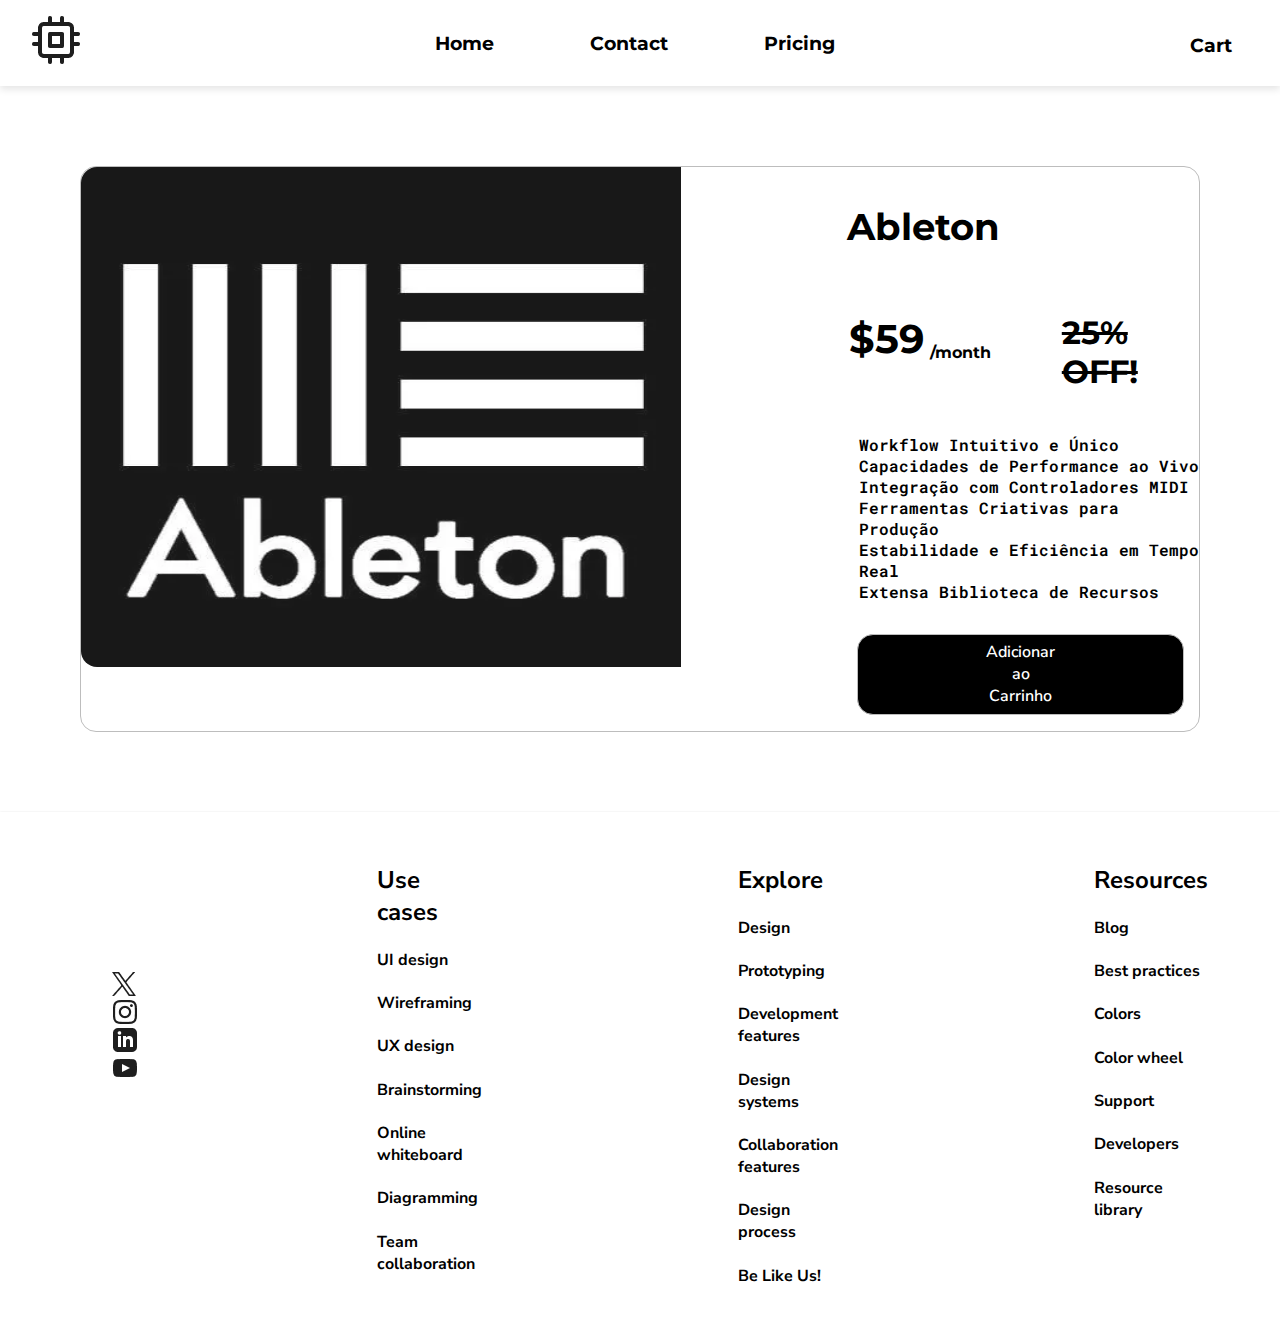
==== hero-ableton.html @ 56d75221 "Primeiro Commit" ====
<!DOCTYPE html>
<html lang="en">
<head>
    <meta charset="UTF-8">
    <meta name="viewport" content="width=device-width, initial-scale=1.0">
    <link rel="stylesheet" href="hero.css">
    <link rel="preconnect" href="https://fonts.googleapis.com">
    <link rel="preconnect" href="https://fonts.gstatic.com" crossorigin>
    <link href="https://fonts.googleapis.com/css2?family=Montserrat:ital,wght@0,100..900;1,100..900&family=Nunito+Sans:ital,opsz,wght@0,6..12,200..1000;1,6..12,200..1000&family=Roboto+Mono:ital,wght@0,100..700;1,100..700&display=swap" rel="stylesheet">
    <title>Triple Card</title>
</head>
<body>
    <header class="cabecalho">
        <div class="icon-header">
            <a href="index.html"><img src="./img/Cpu.png" alt=""></a>
        </div>

        <div class="titulos-header">
          <a href="index.html"><h3>Home</h3></a>
            <a href=""><h3>Contact</h3></a>
            <a href=""><h3>Pricing</h3></a>
        </div>

        <div class="registrar">
            <a href=""><h3>Cart</h3></a>
        </div>
    </header>


    <section class="produto">
          <div class="imagem-produto">
               <img src="./img/hero/0mrrqMFuHNV8tbPo02Fr1wQfJYNci7Rmf6gxQlk1LmYpVNT0R4uGHcA6QJ0SHW_xdj0B_0cerN3bG2Pz1P8MJQ.webp" style="opacity: 90%;" alt="">
          </div>
          <div class="card-info">
            <div class="titulo-card">
                <h3>Ableton</h3>
            </div>

            <div class="preco-card">
                <h1>$59</h1>
                <h4>/month</h4>
                    <div class="off"><h2>25% OFF!</h2></div>
            </div>

            <div class="itens-card">
                <ul>
                    <li>Workflow Intuitivo e Único</li>
                    <li>Capacidades de Performance ao Vivo</li>
                    <li>Integração com Controladores MIDI</li>
                    <li>Ferramentas Criativas para Produção</li>
                    <li>Estabilidade e Eficiência em Tempo Real</li>
                    <li>Extensa Biblioteca de Recursos</li>
                </ul>
            </div>

            <div class="btn-card">
                <button><a href="">Adicionar ao Carrinho</a></button>
            </div>
        </div>
          </div>
          
    </section>



    <footer class="rodape">
        <div class="icons-rodape">
            <a href="github.com/americanlucas"><img src="img/X Logo.png" alt=""></a>
            <a href="instagram.com/americanwrldd"><img src="img/Logo Instagram.png" alt=""></a>
            <a href="github.com/americanlucas"><img src="img/LinkedIn.png" alt=""></a>
            <a href="github.com/americanlucas"><img src="img/Logo YouTube.png" alt=""></a>
          </div>

        <div class="rodape-1">
            <h2>Use cases</h2>
            <a href="">
                <h4>UI design</h4>
                <h4>Wireframing</h4>
                <h4>UX design</h4>
                <h4>Brainstorming</h4>
                <h4>Online whiteboard</h4>
                <h4>Diagramming</h4>
                <h4>Team collaboration</h4>
            </a>
            
        </div>

        <div class="rodape-2">
            <h2>Explore</h2>
            <a href="">
                <h4>Design</h4>
                <h4>Prototyping</h4>
                <h4>Development features</h4>
                <h4>Design systems</h4>
                <h4>Collaboration features</h4>
                <h4>Design process</h4>
                <h4>Be Like Us!</h4>
            </a>

        </div>

        <div class="rodape-3">
            <h2>Resources</h2>
            <a href="">
                <h4>Blog</h4>
                <h4>Best practices</h4>
                <h4>Colors</h4>
                <h4>Color wheel</h4>
                <h4>Support</h4>
                <h4>Developers</h4>
                <h4>Resource library</h4>
            </a>
            
        </div>
    </footer>
</body>
</html>
---- hero.css ----
body {
    margin: 0%;
    padding: 0%;
    width: 100vw;
    height: 100vh;
    overflow-x: hidden;
}

/* 
HEADER
*/

header {
     display: flex;
     justify-content: space-between;
     
 }
 
 .cabecalho {
     box-shadow: 0px 3.5px 7px rgba(0, 0, 0, 0.1);
 }
 
 .icon-header {
     margin: 1rem 2rem;
 }
 
 .titulos-header {
     display: flex;
     margin: 0.8rem 0rem;
     font-family: "Montserrat", sans-serif;
 }
 
 .titulos-header a {
     padding: 0rem 3rem;
     text-decoration: none;
     color: black;
 }
 
 .titulos-header a:hover {
     color: rgb(185, 112, 90);
 }
 
 .registrar {
     text-decoration:none ;
     display: flex;
     align-items: center;
     margin: 0.8rem 3rem 0.5rem 2rem;
     font-family: "Montserrat", sans-serif;
 }
 
 .registrar h3 {
     margin: 0%;
 }
 
 .registrar a {
     text-decoration:none;
     color: black;
 }
 
 .registrar a:hover {
     color: rgb(185, 112, 90);
 }





/*HERO*/

.produto {
     display: flex;
     margin: 5rem;
     border: 0.5px solid #bdbdbd;
     border-radius: 1rem;
}

.imagem-produto img {
     width: 600px;
     height: 500px;
     border-radius: 1rem;
     border-top-right-radius: 0rem;
     border-bottom-right-radius: 0rem;
}

.card-info {
     padding: 0rem 0rem 0rem 10rem;
     display: flex;
     flex-direction: column;
     align-items: start;

}

.titulo-card  {
     display: flex;
     flex-direction: column;
     align-items: start;
     font-size: 2rem;
     padding: 0rem 0rem 0rem 0.4rem;
     font-family: "Montserrat", sans-serif;
 }
 
 .preco-card  {
     display: flex;
     flex-direction: row;
     padding: 0rem 0rem 0rem 0.5rem;
     font-family: "Montserrat", sans-serif;
 }
 
 .preco-card h1 {
     display: flex;
     flex-direction: column;
     font-size: 2.5rem;
 }
 
 .preco-card h4 {
     display: flex;
     flex-direction: column-reverse;
     justify-content: center;
     padding: 0.4rem;
 }
 
 .off {
     display: flex;
     flex-direction: row;
     justify-content: end;
     padding-left: 4rem;
     
 }
 
 .off h2 {
     display: flex;
     align-items: center;
     text-decoration: line-through;
     font-size: 2rem;
 }
 
 .itens-card ul {
     padding: 0rem 0rem 0rem 1.1rem;;
 }
 
 .itens-card li {
     list-style: none;
     font-family: "Roboto Mono", monospace; 
     font-weight: 600;
 }
 
 .btn-card {
     display: flex;
     flex-direction: column;
     align-items: center;
     padding: 1rem;
 }
 
 .btn-card a {
     background-color: black;
     border-radius: 1rem;
     text-decoration: none;
     color: #ffffff;
     font-family: "Nunito Sans", sans-serif;
     font-weight: 600;
     font-size: 1rem;
 }
 
 .btn-card button {
     padding: 0.4rem 8rem;
     color: #ffffff;
     background-color: black;
     border: 0.5px solid #bdbdbd;
     border-radius: 1rem;
 }
 
 .btn-card :hover {
     color: rgb(212, 195, 195);
 }





/*FOOTER*/

footer {
     box-shadow: 0px -0.5px 2px rgba(0, 0, 0, 0.1); 
 }
 
 .rodape {
     display: flex;
     flex-direction: row;
     justify-content: flex-start;
     
 }
 
 .rodape a {
     text-decoration: none;
     color: black;
 }
 
 .icons-rodape {
     display: inline;
     justify-content: center;
     margin: 10rem 7rem;
 }
 
 .rodape-1 {
     margin: 2rem 8rem;
     font-family: "Nunito Sans", sans-serif; 
 }
 
 .rodape-2 {
     margin: 2rem 8rem;
     font-family: "Nunito Sans", sans-serif; 
 }
 
 .rodape-3 {
     margin: 2rem 8rem;
     font-family: "Nunito Sans", sans-serif; 
 }
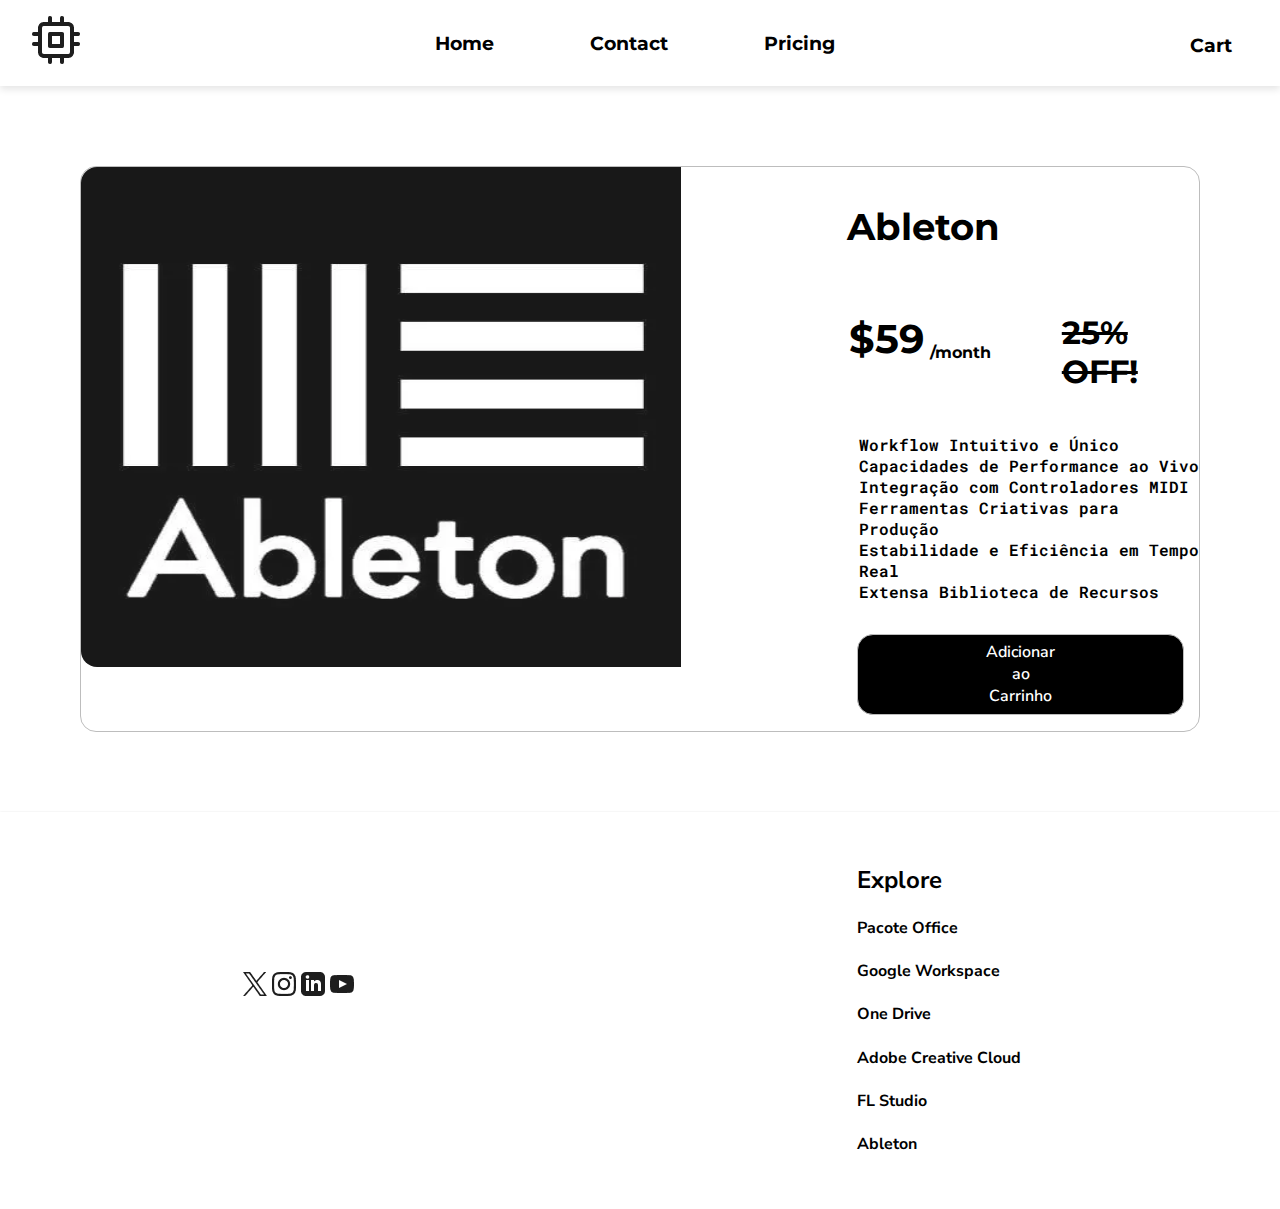
==== commit 3a4c3c18: "Responsividade adicionada" ====
--- a/hero-ableton.html
+++ b/hero-ableton.html
@@ -69,49 +69,27 @@
             <a href="instagram.com/americanwrldd"><img src="img/Logo Instagram.png" alt=""></a>
             <a href="github.com/americanlucas"><img src="img/LinkedIn.png" alt=""></a>
             <a href="github.com/americanlucas"><img src="img/Logo YouTube.png" alt=""></a>
-          </div>
+        </div>
 
-        <div class="rodape-1">
-            <h2>Use cases</h2>
-            <a href="">
-                <h4>UI design</h4>
-                <h4>Wireframing</h4>
-                <h4>UX design</h4>
-                <h4>Brainstorming</h4>
-                <h4>Online whiteboard</h4>
-                <h4>Diagramming</h4>
-                <h4>Team collaboration</h4>
-            </a>
+        <div class="rodape-texto">
+            
+
+            <div class="rodape-2">
+                <h2>Explore</h2>
+                
+                    <a href="hero-office.html"><h4>Pacote Office</h4></a>
+                    <a href="hero-google.html"><h4>Google Workspace</h4></a>
+                    <a href="hero-onedrive.html"><h4>One Drive</h4></a>
+                    <a href="hero-adobe.html"><h4>Adobe Creative Cloud</h4></a>
+                    <a href="hero-fruity.html"><h4>FL Studio</h4></a>
+                    <a href="hero-ableton.html"><h4>Ableton</h4></a>
+                
+
+            </div>
+
             
         </div>
-
-        <div class="rodape-2">
-            <h2>Explore</h2>
-            <a href="">
-                <h4>Design</h4>
-                <h4>Prototyping</h4>
-                <h4>Development features</h4>
-                <h4>Design systems</h4>
-                <h4>Collaboration features</h4>
-                <h4>Design process</h4>
-                <h4>Be Like Us!</h4>
-            </a>
-
-        </div>
-
-        <div class="rodape-3">
-            <h2>Resources</h2>
-            <a href="">
-                <h4>Blog</h4>
-                <h4>Best practices</h4>
-                <h4>Colors</h4>
-                <h4>Color wheel</h4>
-                <h4>Support</h4>
-                <h4>Developers</h4>
-                <h4>Resource library</h4>
-            </a>
-            
-        </div>
+        
     </footer>
 </body>
 </html>--- a/hero.css
+++ b/hero.css
@@ -80,6 +80,7 @@
      border-radius: 1rem;
      border-top-right-radius: 0rem;
      border-bottom-right-radius: 0rem;
+     
 }
 
 .card-info {
@@ -186,8 +187,14 @@
  .rodape {
      display: flex;
      flex-direction: row;
-     justify-content: flex-start;
-     
+     justify-content: space-around;
+     
+ }
+
+ .rodape-texto {
+    display: flex;
+    flex-direction: row;
+    justify-content: center;
  }
  
  .rodape a {
@@ -209,9 +216,77 @@
  .rodape-2 {
      margin: 2rem 8rem;
      font-family: "Nunito Sans", sans-serif; 
+     align-items: center ;
  }
  
  .rodape-3 {
      margin: 2rem 8rem;
      font-family: "Nunito Sans", sans-serif; 
- }+ }
+
+ @media (max-width: 500px) {
+    /*html {
+        overflow-x: hidden;
+    }
+
+    body {
+        overflow-x: hidden;
+    } */
+
+    .produto {
+        display: flex;
+        flex-direction: column;
+        margin: 2rem;
+    }
+
+    .card-info {
+        display: flex;
+        flex-direction: column;
+        padding: 0%;
+    }
+
+    .imagem-produto img {
+        width: 364px;
+        height: 200px;
+        border-top-right-radius: 1rem;
+        border-bottom-left-radius: 0rem;
+    }
+
+    .cabecalho {
+        display: flex;
+        justify-content: center;
+    }
+
+    .titulos-header {
+        display: none;
+    } 
+
+    .multiple-card {
+        display: flex;
+        flex-direction: column;
+        margin-bottom: 0px;
+    }
+
+    .card-box {
+        margin: 3rem 2.5rem;
+    }
+
+    .rodape {
+        display: flex;
+        flex-direction: column;
+        overflow-x: hidden;
+    }
+
+    .rodape-texto {
+            display: flex;
+            overflow-x: hidden;
+            justify-content: center;
+            margin: 0rem 1rem;
+    }
+    
+    .icons-rodape {
+        display: flex;
+        margin: 40px;
+    }
+
+}